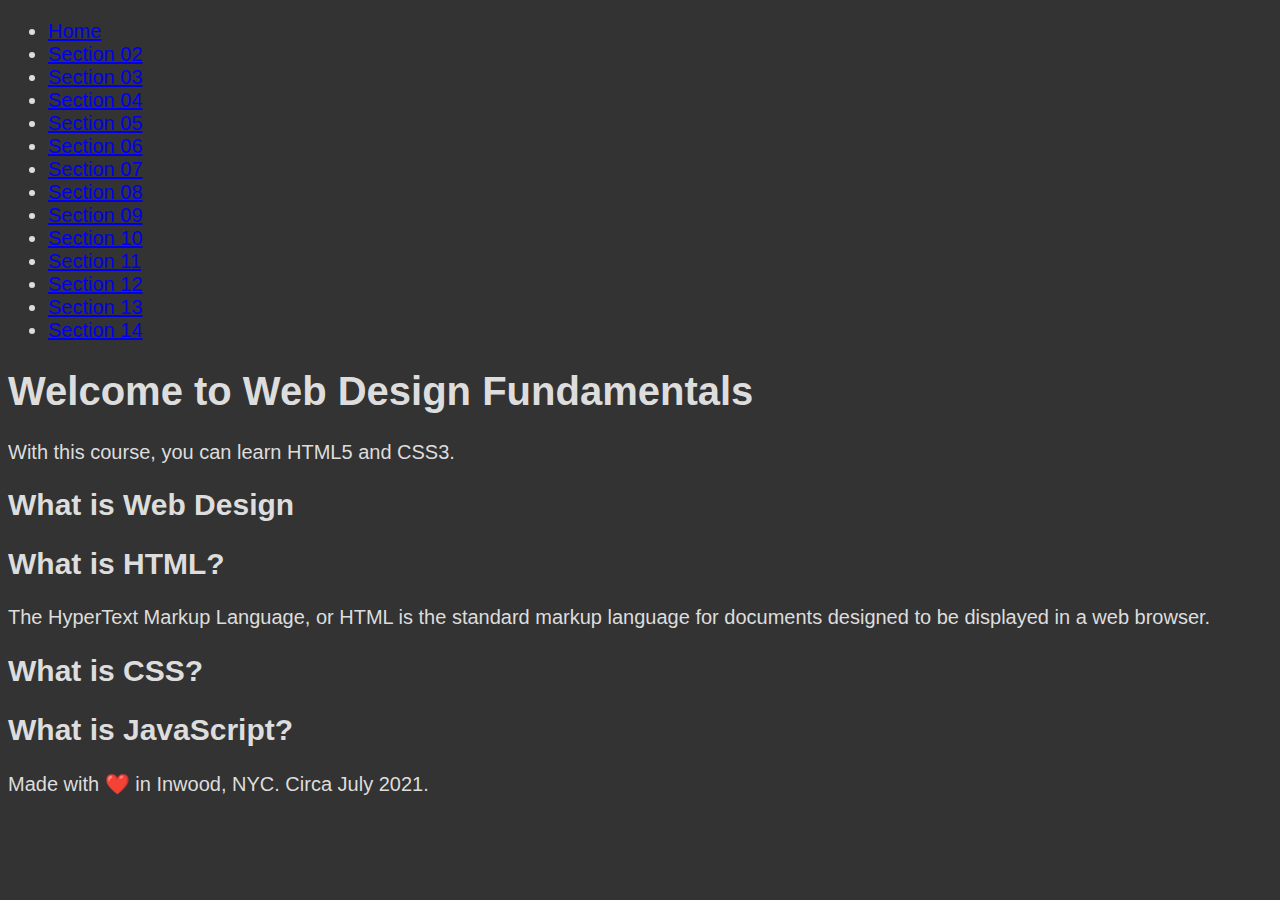
==== index.html @ ce80d625 "updated" ====
<!DOCTYPE html>
<html lang="en">

<head>
    <meta charset="UTF-8" />
    <meta http-equiv="X-UA-Compatible" content="IE=edge" />
    <meta name="viewport" content="width=device-width, initial-scale=1.0" />
    <title>Web Design Fundamentals</title>
    <link href="/css/index.css" rel="stylesheet" type="text/css" />
</head>

<body id="home">
    <header>
        <section>
            <ul>
                <li><a href="./">Home</a></li>
                <li><a href="/Section_02/">Section 02</a></li>
                <li><a href="/Section_03/">Section 03</a></li>
                <li><a href="/Section_04/">Section 04</a></li>
                <li><a href="/Section_05/">Section 05</a></li>
                <li><a href="/Section_06/">Section 06</a></li>
                <li><a href="/Section_07/">Section 07</a></li>
                <li><a href="/Section_08/">Section 08</a></li>
                <li><a href="/Section_09/">Section 09</a></li>
                <li><a href="/Section_10/">Section 10</a></li>
                <li><a href="/Section_11/">Section 11</a></li>
                <li><a href="/Section_12/">Section 12</a></li>
                <li><a href="/Section_13/">Section 13</a></li>
                <li><a href="/Section_14/">Section 14</a></li>
            </ul>
        </section>
    </header>
    <h1>Welcome to Web Design Fundamentals</h1>
    <p>With this course, you can learn HTML5 and CSS3.</p>
    <main>
        <section>
            <h2>What is Web Design</h2>
        </section>
        <section>
            <h2>What is HTML?</h2>
            <p>
                The HyperText Markup Language, or HTML is the standard markup language for documents designed to be displayed in a web browser.
            </p>
            <h2>What is CSS?</h2>
            <h2>What is JavaScript?</h2>
        </section>
    </main>
    <footer>
        <p>Made with ❤️ in Inwood, NYC. Circa July 2021.</p>
    </footer>
</body>

</html>
---- css/index.css ----
* {
    box-sizing: border-box;
}

html {
    font-size: 16px;
}

body {
    font-size: 1.25rem;
    background-color: #333;
    color: #ddd;
    font-family: Helvetica, 'Segoe UI', Tahoma, Geneva, Verdana, sans-serif;
}
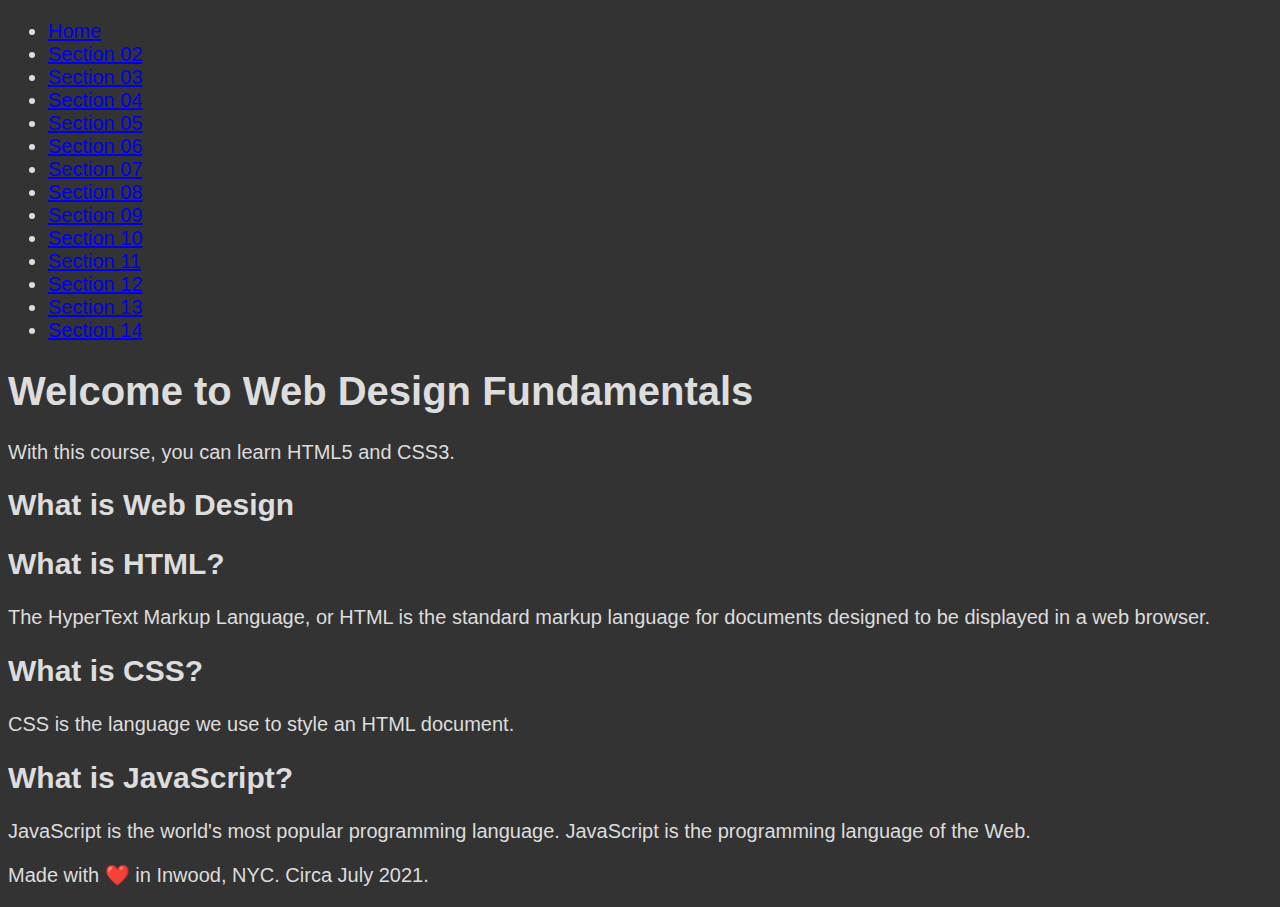
==== commit c66bd7e2: "uuu" ====
--- a/index.html
+++ b/index.html
@@ -42,7 +42,11 @@
                 The HyperText Markup Language, or HTML is the standard markup language for documents designed to be displayed in a web browser.
             </p>
             <h2>What is CSS?</h2>
+            <p>CSS is the language we use to style an HTML document.</p>
             <h2>What is JavaScript?</h2>
+            <p>
+                JavaScript is the world's most popular programming language. JavaScript is the programming language of the Web.
+            </p>
         </section>
     </main>
     <footer>
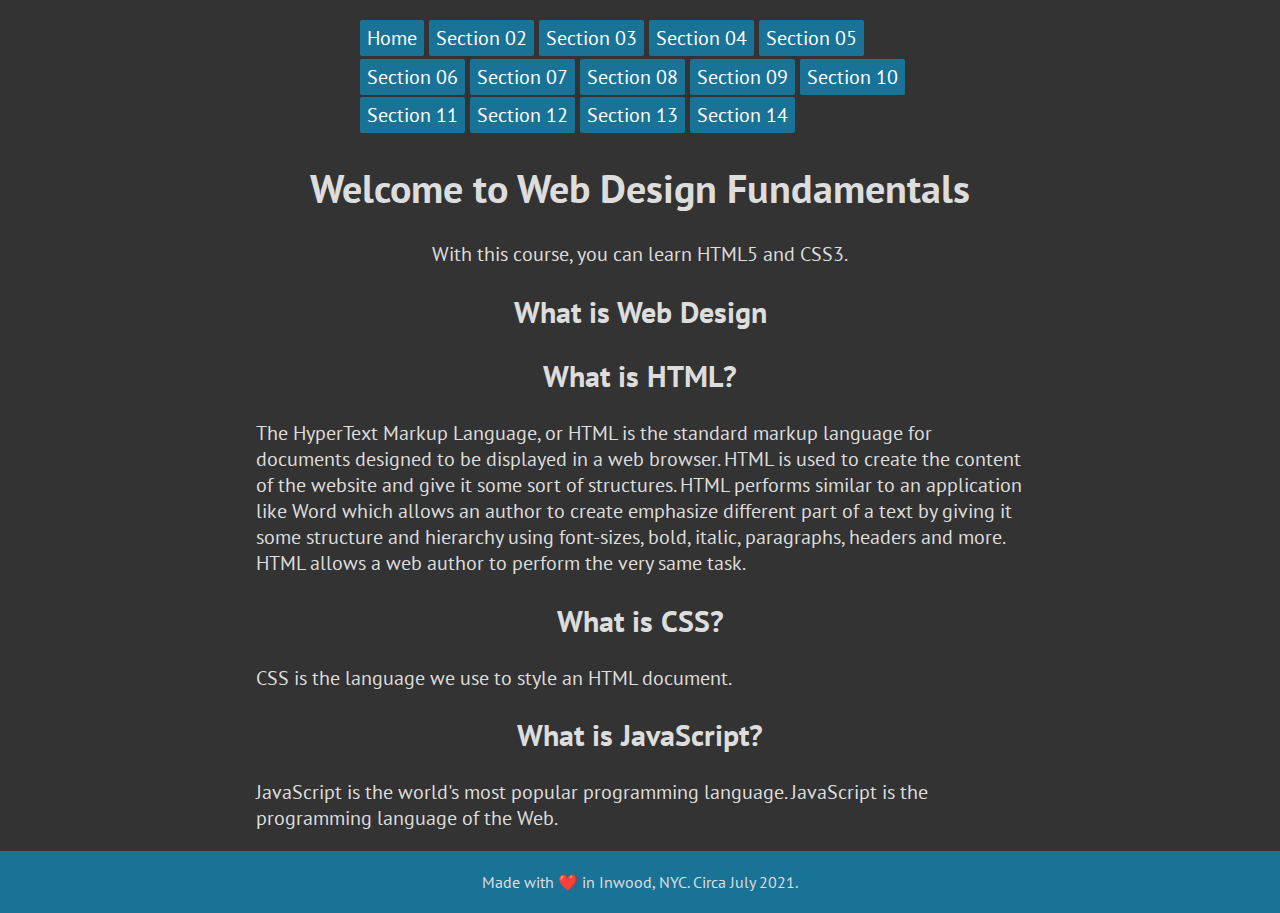
==== commit a33d918a: "minor css updates" ====
--- a/index.html
+++ b/index.html
@@ -13,7 +13,7 @@
     <header>
         <section>
             <ul>
-                <li><a href="./">Home</a></li>
+                <li><a href="">Home</a></li>
                 <li><a href="/Section_02/">Section 02</a></li>
                 <li><a href="/Section_03/">Section 03</a></li>
                 <li><a href="/Section_04/">Section 04</a></li>
@@ -39,7 +39,8 @@
         <section>
             <h2>What is HTML?</h2>
             <p>
-                The HyperText Markup Language, or HTML is the standard markup language for documents designed to be displayed in a web browser.
+                The HyperText Markup Language, or HTML is the standard markup language for documents designed to be displayed in a web browser. HTML is used to create the content of the website and give it some sort of structures. HTML performs similar to an application
+                like Word which allows an author to create emphasize different part of a text by giving it some structure and hierarchy using font-sizes, bold, italic, paragraphs, headers and more. HTML allows a web author to perform the very same task.
             </p>
             <h2>What is CSS?</h2>
             <p>CSS is the language we use to style an HTML document.</p>
--- a/css/index.css
+++ b/css/index.css
@@ -1,14 +1,82 @@
+@import url('https://fonts.googleapis.com/css2?family=Zen+Tokyo+Zoo&display=swap');
+@import url('https://fonts.googleapis.com/css2?family=Lato&family=Montserrat&family=Open+Sans&family=PT+Sans:ital,wght@0,400;0,700;1,400;1,700&family=Raleway&family=Roboto&display=swap');
+@import url('https://fonts.googleapis.com/css2?family=Lato&family=Montserrat&family=Open+Sans&family=Raleway&family=Roboto&display=swap');
 * {
     box-sizing: border-box;
 }
 
 html {
     font-size: 16px;
+    height: 100vh;
+}
+
+html,
+body {
+    margin: 0;
+    padding: 0;
 }
 
 body {
     font-size: 1.25rem;
     background-color: #333;
     color: #ddd;
-    font-family: Helvetica, 'Segoe UI', Tahoma, Geneva, Verdana, sans-serif;
+    font-family: 'PT Sans', Menlo, Helvetica, 'Segoe UI', Tahoma, Geneva, Verdana, sans-serif;
+}
+
+ul {
+    width: 50%;
+    max-width: 1080px;
+    margin: 1em auto 1em;
+}
+
+ul li {
+    background-color: rgba(0, 183, 255, 0.493);
+    margin-bottom: 0.125em;
+    display: inline-block;
+    padding: 0.25em 0.35em;
+    text-align: center;
+    border-radius: 0.125rem;
+}
+
+ul li:hover {
+    background-color: white;
+}
+
+li a {
+    text-decoration: none;
+    color: white;
+}
+
+li:hover a {
+    color: rgba(0, 183, 255, 0.493);
+}
+
+body>h1,
+body>p {
+    text-align: center;
+}
+
+h1,
+h2,
+h3,
+h4,
+h5,
+h6 {
+    text-align: center;
+}
+
+main {
+    width: 60%;
+    max-width: 1080px;
+    margin: 1em auto;
+}
+
+footer p {
+    text-align: center;
+    font-size: 16px;
+}
+
+footer {
+    background-color: rgba(0, 183, 255, 0.493);
+    padding: 0.25em;
 }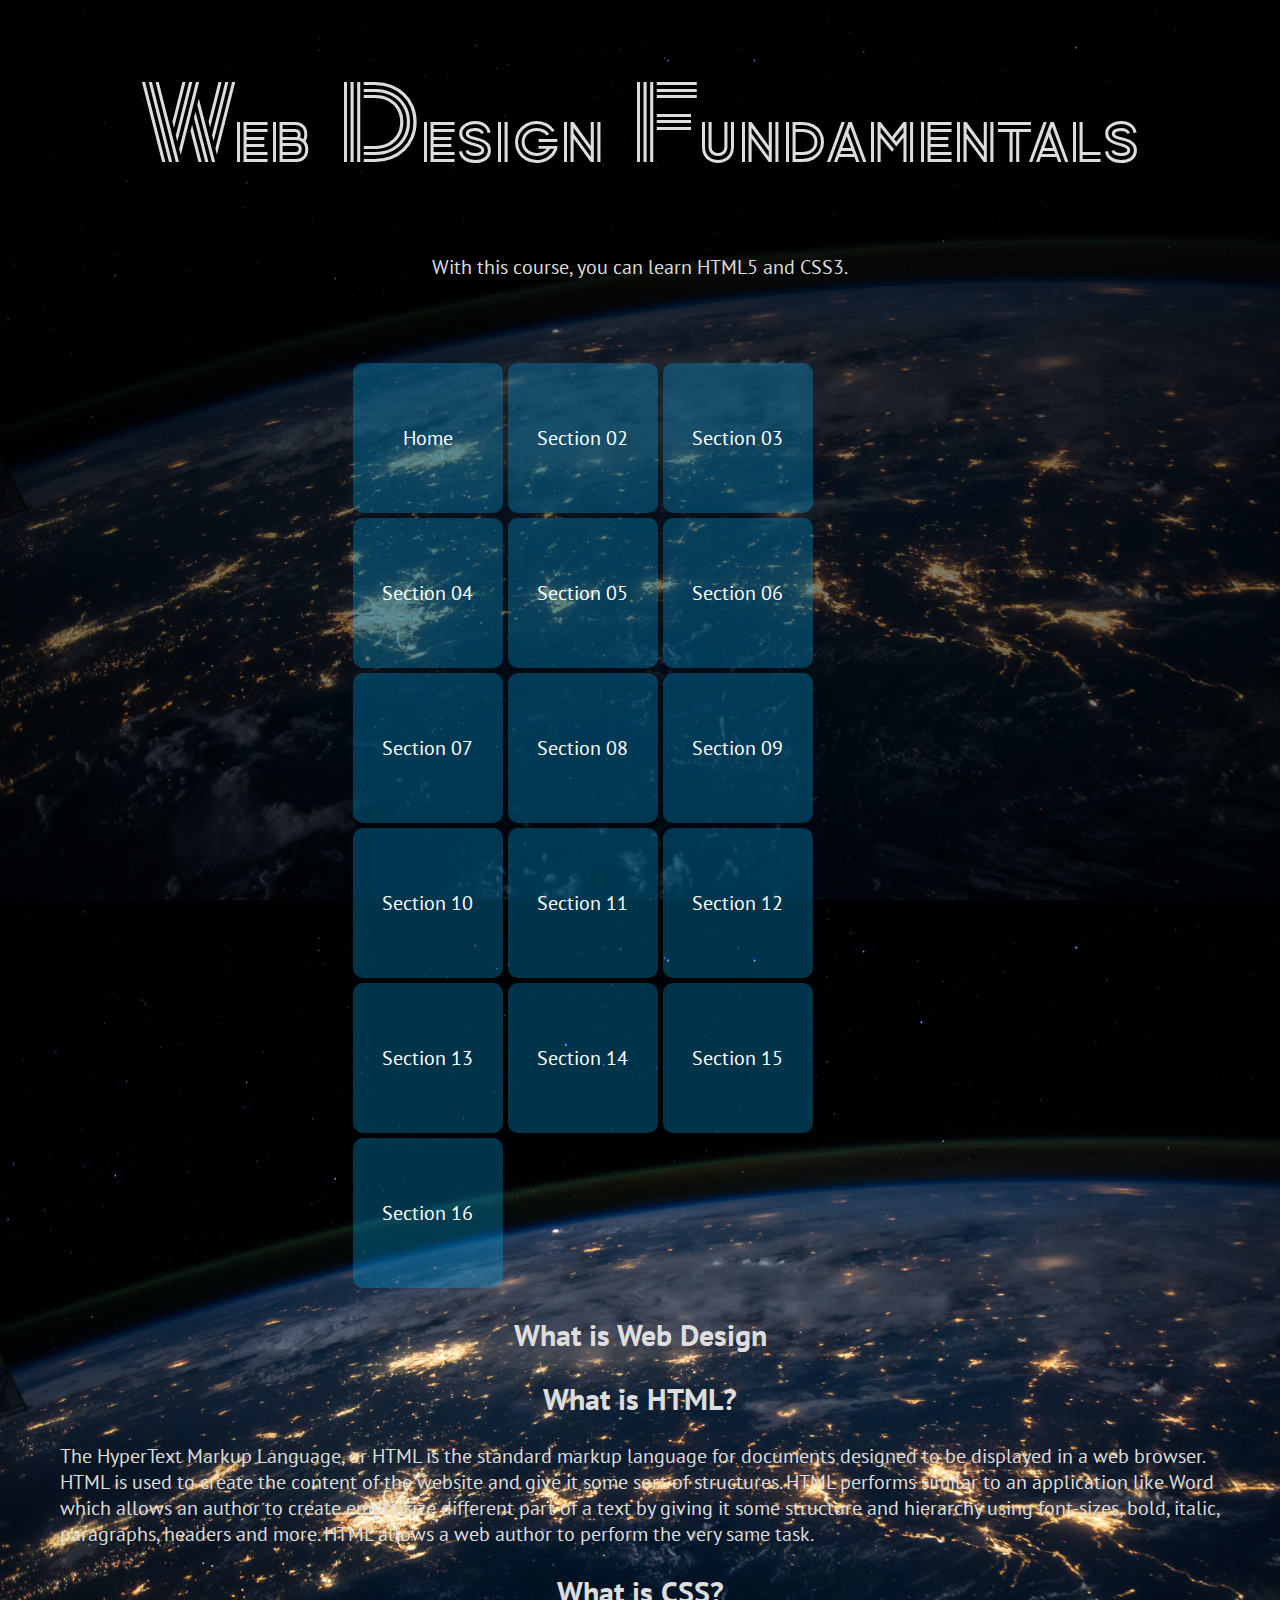
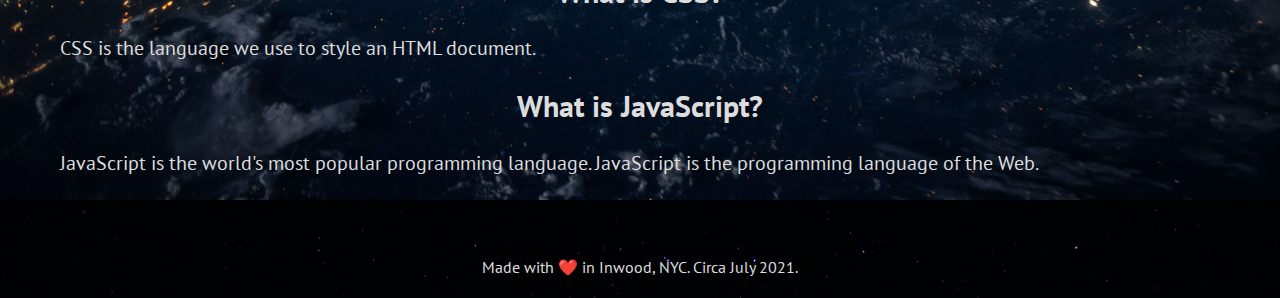
==== commit 0c42775d: "added new sections, updated css" ====
--- a/index.html
+++ b/index.html
@@ -10,49 +10,57 @@
 </head>
 
 <body id="home">
-    <header>
-        <section>
-            <ul>
-                <li><a href="">Home</a></li>
-                <li><a href="/Section_02/">Section 02</a></li>
-                <li><a href="/Section_03/">Section 03</a></li>
-                <li><a href="/Section_04/">Section 04</a></li>
-                <li><a href="/Section_05/">Section 05</a></li>
-                <li><a href="/Section_06/">Section 06</a></li>
-                <li><a href="/Section_07/">Section 07</a></li>
-                <li><a href="/Section_08/">Section 08</a></li>
-                <li><a href="/Section_09/">Section 09</a></li>
-                <li><a href="/Section_10/">Section 10</a></li>
-                <li><a href="/Section_11/">Section 11</a></li>
-                <li><a href="/Section_12/">Section 12</a></li>
-                <li><a href="/Section_13/">Section 13</a></li>
-                <li><a href="/Section_14/">Section 14</a></li>
-            </ul>
-        </section>
-    </header>
-    <h1>Welcome to Web Design Fundamentals</h1>
-    <p>With this course, you can learn HTML5 and CSS3.</p>
-    <main>
-        <section>
-            <h2>What is Web Design</h2>
-        </section>
-        <section>
-            <h2>What is HTML?</h2>
-            <p>
-                The HyperText Markup Language, or HTML is the standard markup language for documents designed to be displayed in a web browser. HTML is used to create the content of the website and give it some sort of structures. HTML performs similar to an application
-                like Word which allows an author to create emphasize different part of a text by giving it some structure and hierarchy using font-sizes, bold, italic, paragraphs, headers and more. HTML allows a web author to perform the very same task.
-            </p>
-            <h2>What is CSS?</h2>
-            <p>CSS is the language we use to style an HTML document.</p>
-            <h2>What is JavaScript?</h2>
-            <p>
-                JavaScript is the world's most popular programming language. JavaScript is the programming language of the Web.
-            </p>
-        </section>
-    </main>
-    <footer>
-        <p>Made with ❤️ in Inwood, NYC. Circa July 2021.</p>
-    </footer>
+    <div class="container">
+        <header>
+            <div class="welcome">
+                <h1>Web Design Fundamentals</h1>
+                <p>With this course, you can learn HTML5 and CSS3.</p>
+            </div>
+        </header>
+
+        <main>
+            <section>
+                <ul>
+                    <li><a href="">Home</a></li>
+                    <li><a href="/Section_02/">Section 02</a></li>
+                    <li><a href="/Section_03/">Section 03</a></li>
+                    <li><a href="/Section_04/">Section 04</a></li>
+                    <li><a href="/Section_05/">Section 05</a></li>
+                    <li><a href="/Section_06/">Section 06</a></li>
+                    <li><a href="/Section_07/">Section 07</a></li>
+                    <li><a href="/Section_08/">Section 08</a></li>
+                    <li><a href="/Section_09/">Section 09</a></li>
+                    <li><a href="/Section_10/">Section 10</a></li>
+                    <li><a href="/Section_11/">Section 11</a></li>
+                    <li><a href="/Section_12/">Section 12</a></li>
+                    <li><a href="/Section_13/">Section 13</a></li>
+                    <li><a href="/Section_14/">Section 14</a></li>
+                    <li><a href="/Section_15/">Section 15</a></li>
+                    <li><a href="/Section_16/">Section 16</a></li>
+                </ul>
+            </section>
+            <section>
+                <h2>What is Web Design</h2>
+            </section>
+            <section>
+                <h2>What is HTML?</h2>
+                <p>
+                    The HyperText Markup Language, or HTML is the standard markup language for documents designed to be displayed in a web browser. HTML is used to create the content of the website and give it some sort of structures. HTML performs similar to an application
+                    like Word which allows an author to create emphasize different part of a text by giving it some structure and hierarchy using font-sizes, bold, italic, paragraphs, headers and more. HTML allows a web author to perform the very same
+                    task.
+                </p>
+                <h2>What is CSS?</h2>
+                <p>CSS is the language we use to style an HTML document.</p>
+                <h2>What is JavaScript?</h2>
+                <p>
+                    JavaScript is the world's most popular programming language. JavaScript is the programming language of the Web.
+                </p>
+            </section>
+        </main>
+        <footer>
+            <p>Made with ❤️ in Inwood, NYC. Circa July 2021.</p>
+        </footer>
+    </div>
 </body>
 
 </html>--- a/css/index.css
+++ b/css/index.css
@@ -21,21 +21,43 @@
     background-color: #333;
     color: #ddd;
     font-family: 'PT Sans', Menlo, Helvetica, 'Segoe UI', Tahoma, Geneva, Verdana, sans-serif;
+    background-image: url("../img/nasa-Q1p7bh3SHj8-unsplash.jpg");
+    background-size: cover;
+    background-repeat: none;
+}
+
+body div.container {
+    background-color: rgba(0, 0, 0, 0.5);
+    position: absolute;
+    top: 0;
+    right: 0;
+    left: 0;
+    right: 0;
+    height: 100vh;
 }
 
 ul {
     width: 50%;
     max-width: 1080px;
-    margin: 1em auto 1em;
+    margin: 0 auto 1em;
+    padding: 2em 0 0;
+    display: flex;
+    flex-flow: row wrap;
 }
 
 ul li {
-    background-color: rgba(0, 183, 255, 0.493);
-    margin-bottom: 0.125em;
+    background-color: rgba(0, 183, 255, 0.288);
+    margin: 0.125em;
     display: inline-block;
-    padding: 0.25em 0.35em;
+    padding: none;
     text-align: center;
     border-radius: 0.125rem;
+    width: 150px;
+    height: 150px;
+    border-radius: 10px;
+    display: flex;
+    align-items: center;
+    justify-content: center;
 }
 
 ul li:hover {
@@ -45,14 +67,16 @@
 li a {
     text-decoration: none;
     color: white;
+    text-align: center;
+    display: block;
 }
 
 li:hover a {
     color: rgba(0, 183, 255, 0.493);
 }
 
-body>h1,
-body>p {
+.welcome h1,
+.welcome p {
     text-align: center;
 }
 
@@ -65,10 +89,18 @@
     text-align: center;
 }
 
+h1 {
+    font-family: "Zen Tokyo Zoo";
+    font-size: 100px;
+    font-weight: 400;
+}
+
 main {
-    width: 60%;
-    max-width: 1080px;
+    width: 80%;
+    max-width: 1300px;
+    min-width: 1200px;
     margin: 1em auto;
+    padding: 1em;
 }
 
 footer p {
@@ -77,6 +109,5 @@
 }
 
 footer {
-    background-color: rgba(0, 183, 255, 0.493);
     padding: 0.25em;
 }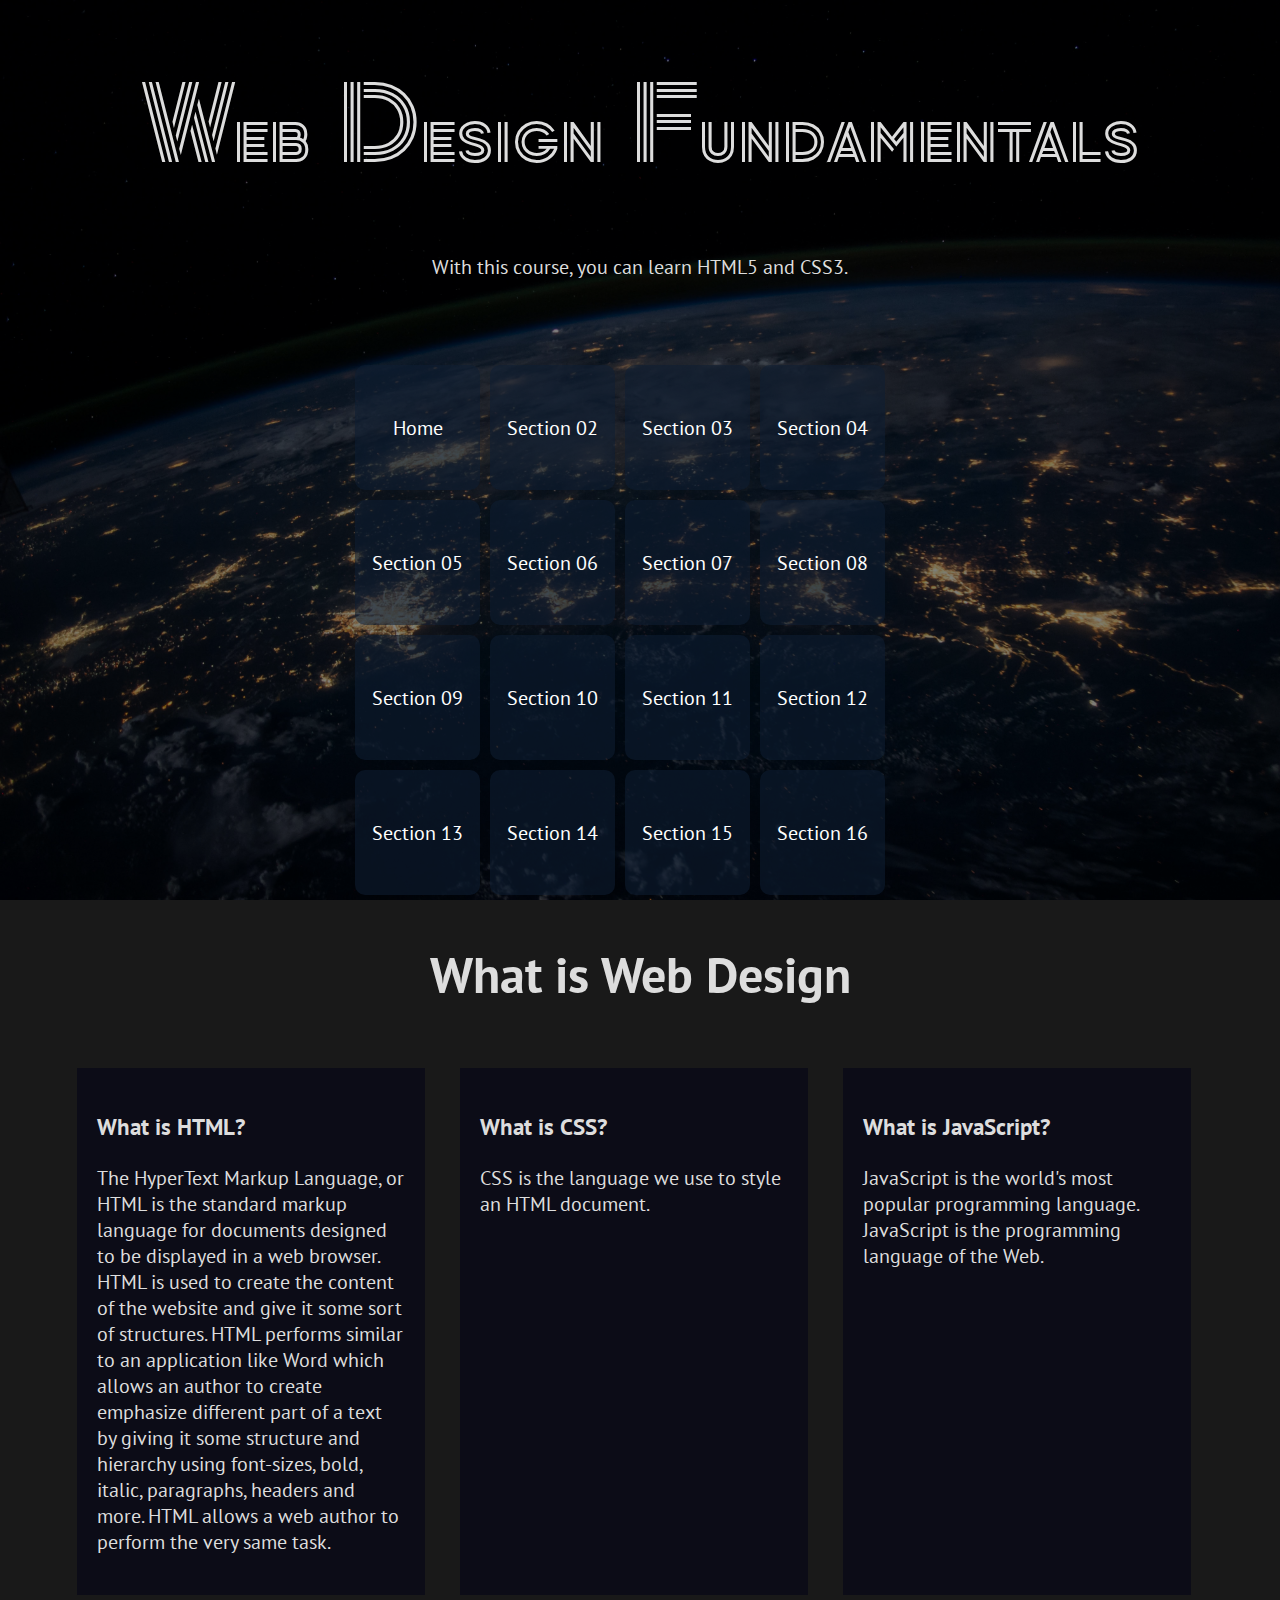
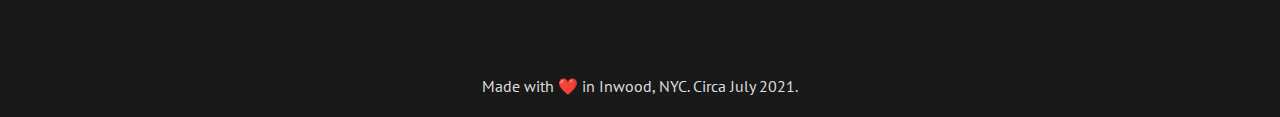
==== commit b8910257: "transitions" ====
--- a/index.html
+++ b/index.html
@@ -6,7 +6,7 @@
     <meta http-equiv="X-UA-Compatible" content="IE=edge" />
     <meta name="viewport" content="width=device-width, initial-scale=1.0" />
     <title>Web Design Fundamentals</title>
-    <link href="/css/index.css" rel="stylesheet" type="text/css" />
+    <link href="css/index.css" rel="stylesheet" type="text/css" />
 </head>
 
 <body id="home">
@@ -21,41 +21,46 @@
         <main>
             <section>
                 <ul>
-                    <li><a href="">Home</a></li>
-                    <li><a href="/Section_02/">Section 02</a></li>
-                    <li><a href="/Section_03/">Section 03</a></li>
-                    <li><a href="/Section_04/">Section 04</a></li>
-                    <li><a href="/Section_05/">Section 05</a></li>
-                    <li><a href="/Section_06/">Section 06</a></li>
-                    <li><a href="/Section_07/">Section 07</a></li>
-                    <li><a href="/Section_08/">Section 08</a></li>
-                    <li><a href="/Section_09/">Section 09</a></li>
-                    <li><a href="/Section_10/">Section 10</a></li>
-                    <li><a href="/Section_11/">Section 11</a></li>
-                    <li><a href="/Section_12/">Section 12</a></li>
-                    <li><a href="/Section_13/">Section 13</a></li>
-                    <li><a href="/Section_14/">Section 14</a></li>
-                    <li><a href="/Section_15/">Section 15</a></li>
-                    <li><a href="/Section_16/">Section 16</a></li>
+                    <li><a href="index.html">Home</a></li>
+                    <li><a href="Section_02/">Section 02</a></li>
+                    <li><a href="Section_03/">Section 03</a></li>
+                    <li><a href="Section_04/">Section 04</a></li>
+                    <li><a href="Section_05/">Section 05</a></li>
+                    <li><a href="Section_06/">Section 06</a></li>
+                    <li><a href="Section_07/">Section 07</a></li>
+                    <li><a href="Section_08/">Section 08</a></li>
+                    <li><a href="Section_09/">Section 09</a></li>
+                    <li><a href="Section_10/">Section 10</a></li>
+                    <li><a href="Section_11/">Section 11</a></li>
+                    <li><a href="Section_12/">Section 12</a></li>
+                    <li><a href="Section_13/">Section 13</a></li>
+                    <li><a href="Section_14/">Section 14</a></li>
+                    <li><a href="Section_15/">Section 15</a></li>
+                    <li><a href="Section_16/">Section 16</a></li>
                 </ul>
             </section>
-            <section>
-                <h2>What is Web Design</h2>
-            </section>
-            <section>
-                <h2>What is HTML?</h2>
-                <p>
-                    The HyperText Markup Language, or HTML is the standard markup language for documents designed to be displayed in a web browser. HTML is used to create the content of the website and give it some sort of structures. HTML performs similar to an application
-                    like Word which allows an author to create emphasize different part of a text by giving it some structure and hierarchy using font-sizes, bold, italic, paragraphs, headers and more. HTML allows a web author to perform the very same
-                    task.
-                </p>
-                <h2>What is CSS?</h2>
-                <p>CSS is the language we use to style an HTML document.</p>
-                <h2>What is JavaScript?</h2>
-                <p>
-                    JavaScript is the world's most popular programming language. JavaScript is the programming language of the Web.
-                </p>
-            </section>
+
+            <h2>What is Web Design</h2>
+            <div class="columns">
+                <section>
+                    <h3>What is HTML?</h3>
+                    <p>
+                        The HyperText Markup Language, or HTML is the standard markup language for documents designed to be displayed in a web browser. HTML is used to create the content of the website and give it some sort of structures. HTML performs similar to an application
+                        like Word which allows an author to create emphasize different part of a text by giving it some structure and hierarchy using font-sizes, bold, italic, paragraphs, headers and more. HTML allows a web author to perform the very
+                        same task.
+                    </p>
+                </section>
+                <section>
+                    <h3>What is CSS?</h3>
+                    <p>CSS is the language we use to style an HTML document.</p>
+                </section>
+                <section>
+                    <h3>What is JavaScript?</h3>
+                    <p>
+                        JavaScript is the world's most popular programming language. JavaScript is the programming language of the Web.
+                    </p>
+                </section>
+            </div>
         </main>
         <footer>
             <p>Made with ❤️ in Inwood, NYC. Circa July 2021.</p>
--- a/css/index.css
+++ b/css/index.css
@@ -24,6 +24,7 @@
     background-image: url("../img/nasa-Q1p7bh3SHj8-unsplash.jpg");
     background-size: cover;
     background-repeat: none;
+    background-attachment: fixed;
 }
 
 body div.container {
@@ -33,7 +34,12 @@
     right: 0;
     left: 0;
     right: 0;
-    height: 100vh;
+    min-height: 100vh;
+}
+
+main h2 {
+    text-align: center;
+    font-size: 250%;
 }
 
 ul {
@@ -46,22 +52,29 @@
 }
 
 ul li {
-    background-color: rgba(0, 183, 255, 0.288);
-    margin: 0.125em;
+    background-color: rgba(14, 30, 51, 0.568);
+    margin: 0.25em;
     display: inline-block;
     padding: none;
     text-align: center;
     border-radius: 0.125rem;
-    width: 150px;
-    height: 150px;
+    width: 125px;
+    height: 125px;
     border-radius: 10px;
     display: flex;
     align-items: center;
     justify-content: center;
+    transition-property: background-color width height;
+    transition-delay: 50ms;
+    transition-duration: 2s;
+    transition-timing-function: linear;
 }
 
 ul li:hover {
     background-color: white;
+    /* transform: scale(125%); */
+    width: 150px;
+    height: 150px;
 }
 
 li a {
@@ -72,20 +85,13 @@
 }
 
 li:hover a {
-    color: rgba(0, 183, 255, 0.493);
+    color: rgb(8, 28, 53);
+    /* font-size: 120%; */
+    font-weight: bold;
 }
 
 .welcome h1,
 .welcome p {
-    text-align: center;
-}
-
-h1,
-h2,
-h3,
-h4,
-h5,
-h6 {
     text-align: center;
 }
 
@@ -110,4 +116,16 @@
 
 footer {
     padding: 0.25em;
+}
+
+.columns {
+    display: flex;
+    flex-flow: col nowrap;
+}
+
+.columns>* {
+    width: 30%;
+    margin: 1em 1.5%;
+    background-color: rgba(0, 0, 22, 0.5);
+    padding: 1em;
 }